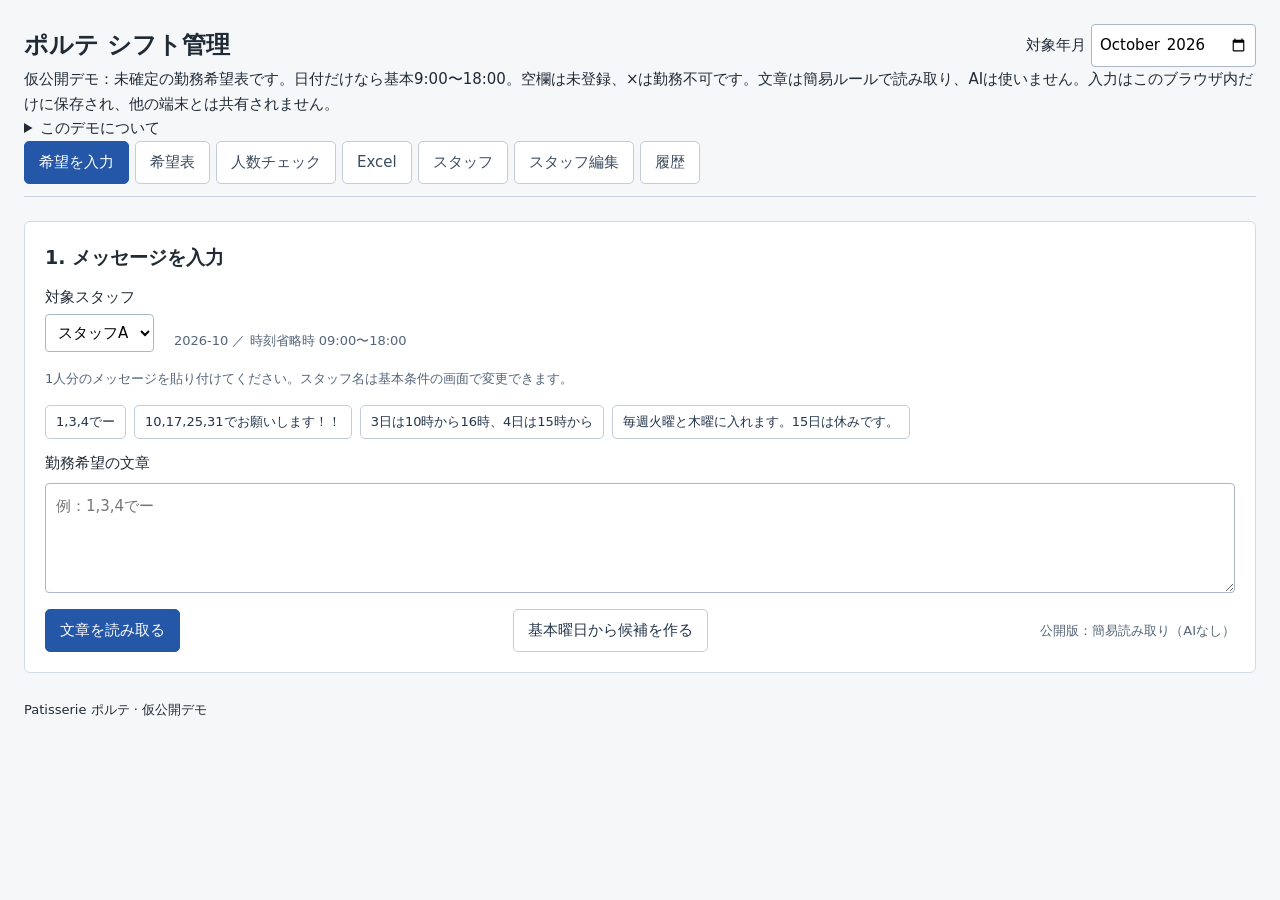
==== index.html @ 9122b627 "画面のメニューと説明を簡潔に整理 Updated stylesheet links with versioning and modified footer content." ====
<!doctype html>
<html lang="ja">
<head>
  <meta charset="UTF-8">
  <meta name="viewport" content="width=device-width, initial-scale=1.0">
  <meta name="description" content="勤務希望とスタッフ基本条件を入力・確認できる仮公開デモ。">
  <title>ポルテ｜文章から月間希望表へ</title>
  <link rel="icon" href="data:,">
  <link rel="stylesheet" href="style.css?v=4feda00f53eb">
  <link rel="stylesheet" href="monthly.css?v=be3ae3bbb6d2">
</head>
<body>
  <header>
    <div><h1>ポルテ シフト管理</h1></div>
    <label>対象年月 <input id="target-month" type="month" min="2020-01" max="2100-12" required></label>
  </header>
  <aside class="demo-note"><span id="usage-note">勤務希望の下書き · このブラウザに保存</span><details class="demo-details"><summary>このデモについて</summary><p id="demo-description">対応する文章は規則で、それ以外はこのPCのQwenで読み取ります。入力は他の端末と共有されません。確定シフトではありません。</p></details></aside>
  <nav aria-label="操作メニュー">
    <button data-view="intake" aria-current="page">希望を入力</button>
    <button data-view="month">希望表</button>
    <button data-view="coverage">人数チェック</button>
    <button data-view="excel">Excel</button>
    <button data-view="staff">スタッフ</button>
    <button data-view="staff-edit">スタッフ編集</button>
    <button data-view="history">履歴</button>
  </nav>
  <main id="content"></main>
  <p id="message" role="status" aria-live="polite"></p>
  <dialog id="modal" aria-labelledby="dialog-title"><div id="dialog-content"></div></dialog>
  <footer>Patisserie ポルテ · 仮公開デモ</footer>
  <script type="module" src="monthly-app.js?v=9d635b7f46a3"></script>
</body>
</html>
---- style.css ----
:root { font-family: system-ui, -apple-system, 'Noto Sans JP', sans-serif; color: #202b36; background: #f6f7f9; font-size: 15px; line-height: 1.65; }
* { box-sizing: border-box; }
body { max-width: 1280px; margin: auto; padding: 24px; }
header, .actions, .section-heading { display: flex; align-items: center; justify-content: space-between; gap: 16px; flex-wrap: wrap; }
h1 { margin: 0; font-size: 24px; } h2 { font-size: 19px; margin: 0 0 12px; } h3 { font-size: 16px; margin: 0 0 8px; }
p { margin: 6px 0 16px; } header p { margin-bottom: 0; color: #536273; }
button, input, select, textarea { font: inherit; }
textarea { display: block; width: 100%; min-height: 110px; padding: 10px; margin: 8px 0 16px; border: 1px solid #a9b7c6; border-radius: 4px; resize: vertical; }
button { padding: 8px 14px; background: #2457a7; color: white; border: 1px solid #2457a7; border-radius: 5px; cursor: pointer; }
button:hover { filter: brightness(.94); } button:disabled { opacity: .45; cursor: not-allowed; }
button.secondary { background: white; color: #25364c; border-color: #c3ccd8; }
button.danger { background: #a02525; border-color: #a02525; }
button:focus-visible, input:focus-visible, select:focus-visible { outline: 3px solid #eead3d; outline-offset: 3px; }
input[type=number] { width: 76px; padding: 7px; border: 1px solid #a9b7c6; border-radius: 4px; }
input[type=checkbox] { width: 19px; height: 19px; accent-color: #2457a7; vertical-align: middle; }
select { padding: 8px; max-width: 100%; border: 1px solid #a9b7c6; border-radius: 4px; background: white; }
.notice { background: #fff7e6; border: 1px solid #e7cc99; padding: 10px 14px; margin: 20px 0; font-size: 13px; }
nav { display: flex; flex-wrap: wrap; gap: 6px; border-bottom: 1px solid #c9d2dd; margin-bottom: 24px; padding-bottom: 12px; }
nav button { background: white; color: #3b4b5f; border-color: #c3ccd8; }
nav button[aria-current=page] { color: white; background: #2457a7; border-color: #2457a7; }
section { background: white; padding: 20px; border: 1px solid #d3dbe5; border-radius: 6px; margin-bottom: 18px; }
.muted, small { color: #556579; font-size: 13px; } .status { padding: 3px 10px; background: #edf1f6; border-radius: 4px; font-size: 13px; }
.status.confirmed { background: #e1f2e8; color: #145832; }
.summary { display: flex; flex-wrap: wrap; gap: 14px 32px; margin: 12px 0; }
.table-scroll { overflow-x: auto; margin: 14px 0; }
table { border-collapse: collapse; width: 100%; } th, td { border: 1px solid #d3dbe5; padding: 10px; text-align: left; }
th { background: #f1f4f8; font-weight: 600; } thead th { white-space: nowrap; }
.schedule-table { min-width: 860px; table-layout: fixed; } .schedule-table th:first-child { width: 112px; }
.schedule-table td { vertical-align: top; height: 140px; } .schedule-table .weekend { background: #fff7ed; }
.slot-button { display: flex; flex-direction: column; align-items: stretch; gap: 5px; text-align: left; width: 100%; min-height: 110px; color: #202b36; background: white; padding: 5px; border: 1px dashed #aebdcd; }
.slot-button .person { background: #e7eef8; border-radius: 3px; padding: 1px 5px; overflow-wrap: anywhere; }
.slot-button .missing { color: #a42727; font-size: 12px; } .slot-button .count { color: #556579; font-size: 12px; margin-top: auto; }
.issues { max-height: 210px; overflow-y: auto; padding-left: 22px; } .issues li { margin: 6px 0; }
.error { color: #a02525; } .warning { color: #865b03; } .good { color: #1d653b; }
.workloads { display: flex; gap: 12px; flex-wrap: wrap; } .workload { min-width: 165px; flex: 1; padding: 10px; border: 1px solid #d3dbe5; }
.workload strong { display: block; } progress { width: 100%; height: 10px; accent-color: #2457a7; }
.form-top { display: flex; align-items: end; gap: 20px; flex-wrap: wrap; margin-bottom: 16px; }
.form-top label { display: flex; flex-direction: column; gap: 4px; } .availability-table { max-width: 640px; }
.availability-table label { display: flex; gap: 10px; align-items: center; min-height: 34px; }
.feedback { padding: 10px; border-left: 3px solid #2457a7; background: #edf3ff; }
pre { white-space: pre-wrap; overflow-wrap: anywhere; font: inherit; padding: 18px; background: #f5f7fa; border: 1px solid #d3dbe5; }
#message:empty { display: none; } #message { position: fixed; bottom: 14px; left: 50%; transform: translateX(-50%); background: #24394f; color: white; padding: 12px 20px; border-radius: 6px; box-shadow: 0 4px 18px #0002; max-width: 90vw; z-index: 3; }
dialog { border: 1px solid #b8c3d0; border-radius: 8px; padding: 24px; width: min(520px, calc(100% - 28px)); max-height: 90vh; overflow: auto; }
dialog::backdrop { background: #192a4070; } dialog h2 { margin-bottom: 8px; }
.person-option { display: flex; align-items: center; gap: 12px; border-bottom: 1px solid #e4e8ef; padding: 12px 0; } .person-option span { flex: 1; } .person-option small { display: block; }
dialog .actions { margin-top: 20px; justify-content: end; }
@media (max-width: 640px) { body { padding: 14px; } header { align-items: start; } h1 { font-size: 21px; } section { padding: 14px; } nav button { flex: 1 0 45%; } .actions button { flex-grow: 1; } }
---- monthly.css ----
input[type=month], input[type=text], input[type=time] { font: inherit; padding: 7px; border: 1px solid #a9b7c6; border-radius: 4px; max-width: 100%; }
footer { padding: 8px 0 24px; font-size: 13px; } a { color: #2457a7; }
.example-buttons { display: flex; gap: 8px; flex-wrap: wrap; margin-bottom: 12px; }
.example-buttons button { font-size: 13px; padding: 5px 10px; }
.preview { margin-top: 24px; padding-top: 20px; border-top: 1px solid #d3dbe5; }
.preview th, .preview td { white-space: nowrap; }
.preview input[type=time] { width: 110px; }
.inferred { color: #865b03; font-size: 12px; }
.conflict { color: #a02525; font-size: 12px; }
.month-table { min-width: 1000px; table-layout: fixed; font-size: 12px; }
.month-table th:first-child { width: 90px; }
.month-table th, .month-table td { text-align: center; padding: 2px; }
.month-table thead th { padding: 6px 2px; }
.month-table th small { display: block; }
.month-table tbody tr:nth-child(even) td { background: #f1f1f1; }
.month-table th.sat { background: #e5edfb; }.month-table th.sun { background: #fde7e7; }
.day-cell { width: 100%; min-height: 50px; font-size: 12px; line-height: 1.45; padding: 3px 0; color: #202b36; background: transparent; border: none; border-radius: 0; }
.day-cell:hover { background: #e3edfc; }
.day-cell .off { color: #a02525; }
.day-cell span { display: block; }
.staff-table { min-width: 1050px; font-size: 13px; }
.staff-table th, .staff-table td { padding: 7px; }
.staff-table input[type=text] { width: 100px; }
.staff-table input[type=time] { width: 108px; }
.staff-table select { padding: 5px; }
.weekday-checks { display: flex; gap: 8px; white-space: nowrap; }
.weekday-checks label { display: flex; flex-direction: column; align-items: center; }
.small-form { display: flex; gap: 12px; flex-wrap: wrap; align-items: end; }
.small-form label { display: flex; flex-direction: column; gap: 5px; }
.history-message { white-space: pre-wrap; background: #f5f7fa; padding: 10px; font-size: 13px; }
.scroll-hint { display: none; }
@media(max-width:1100px) { .scroll-hint { display: block; } }
.staff-read-table { min-width: 660px; }
.staff-read-table th, .staff-read-table td { white-space: nowrap; }
.staff-read-table tbody tr:nth-child(even) td { background: #f6f7f9; }
.shortage-row { background: #fff3df; }
.import-errors { color: #9f2424; white-space: pre-wrap; }
.excel-preview { max-height: 440px; overflow: auto; }
.excel-file { display: block; margin: 12px 0; }
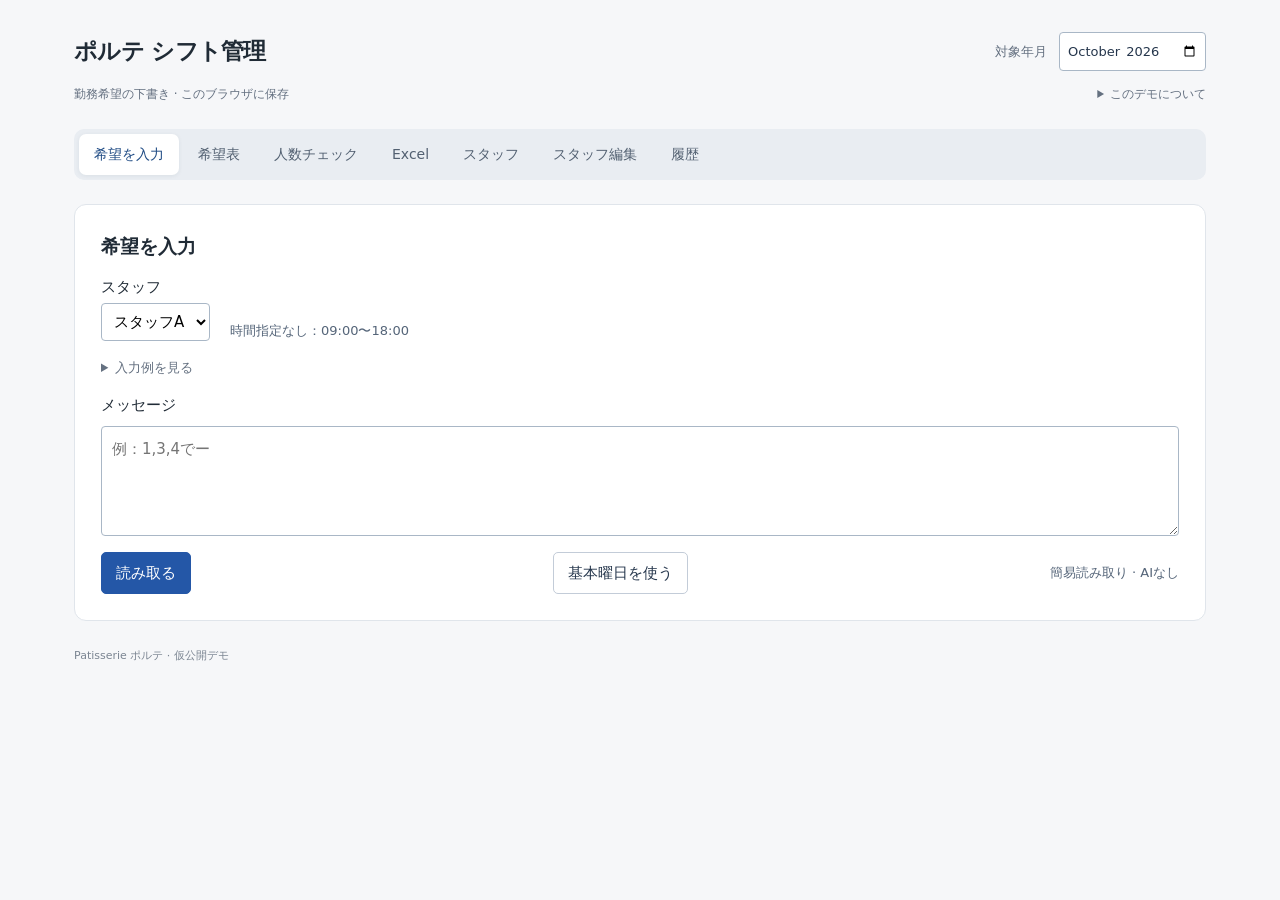
==== commit 982afb29: "初期値変更後の画面読み込みを更新" ====
--- a/index.html
+++ b/index.html
@@ -28,6 +28,6 @@
   <p id="message" role="status" aria-live="polite"></p>
   <dialog id="modal" aria-labelledby="dialog-title"><div id="dialog-content"></div></dialog>
   <footer>Patisserie ポルテ · 仮公開デモ</footer>
-  <script type="module" src="monthly-app.js?v=9d635b7f46a3"></script>
+  <script type="module" src="monthly-app.js?v=16ff71f4824a"></script>
 </body>
 </html>
--- a/monthly.css
+++ b/monthly.css
@@ -37,3 +37,95 @@
 .import-errors { color: #9f2424; white-space: pre-wrap; }
 .excel-preview { max-height: 440px; overflow: auto; }
 .excel-file { display: block; margin: 12px 0; }
+
+/* Monthly screens: keep the common path short, with explanations on demand. */
+body { max-width: 1180px; padding: 32px 24px; }
+header { margin-bottom: 14px; }
+header h1 { font-size: 23px; letter-spacing: -.03em; }
+header > label { color: #647080; font-size: 13px; }
+header input[type=month] { margin-left: 8px; color: #25364c; background: #fff; }
+.demo-note { display: flex; align-items: baseline; justify-content: space-between; gap: 12px; margin: 0 0 24px; color: #647080; font-size: 12px; }
+.demo-details { max-width: 390px; text-align: right; }
+.demo-details p { text-align: left; margin: 8px 0 0; padding: 12px; background: #eef1f5; border-radius: 8px; }
+summary { cursor: pointer; }
+summary:focus-visible { outline: 3px solid #eead3d; outline-offset: 3px; }
+nav { gap: 4px; padding: 5px; border: 0; background: #e9edf2; border-radius: 10px; margin-bottom: 24px; }
+nav button { border: 0; border-radius: 7px; background: transparent; padding: 9px 15px; color: #526071; font-size: 14px; }
+nav button[aria-current=page] { color: #204c85; background: #fff; box-shadow: 0 1px 4px #23344812; }
+section { border-color: #e0e5eb; border-radius: 12px; padding: 26px; }
+.help-details { color: #657181; font-size: 13px; margin: 14px 0; }
+.help-details[open] { padding-bottom: 10px; }
+.help-details > summary { width: fit-content; }
+.help-details p { margin: 8px 0 0; max-width: 75ch; }
+.help-details .example-buttons { margin: 12px 0 0; }
+.example-buttons button { background: #f6f8fa; border-color: #e0e5eb; }
+footer { color: #7b8592; font-size: 11px; }
+
+.coverage-view { padding: 28px; }
+.coverage-heading { display: flex; align-items: baseline; justify-content: space-between; gap: 16px; margin-bottom: 22px; flex-wrap: wrap; }
+.coverage-heading h2 { margin: 0; font-size: 22px; }
+.coverage-heading p { margin: 0; color: #7b8592; font-size: 12px; }
+.coverage-summary { display: grid; grid-template-columns: repeat(3, 1fr); gap: 14px; margin-bottom: 24px; }
+.coverage-stat { border-radius: 10px; background: #f3f5f8; padding: 16px 20px; display: flex; flex-direction: column; gap: 4px; color: #647080; font-size: 13px; }
+.coverage-stat strong { color: #25364c; font-size: 30px; font-weight: 650; line-height: 1.4; font-variant-numeric: tabular-nums; }
+.coverage-stat strong small { font-size: 13px; font-weight: 400; margin-left: 4px; color: inherit; }
+.coverage-stat.is-warning { background: #fff3e8; color: #956130; }
+.coverage-stat.is-warning strong { color: #9b4b16; }
+.coverage-stat.is-good { background: #eef6f1; }
+.coverage-stat.is-good strong { color: #2d6d4b; }
+.coverage-settings { display: flex; flex-wrap: wrap; align-items: end; gap: 12px; padding: 16px 18px; background: #f8f9fb; border-radius: 9px; margin-bottom: 16px; }
+.coverage-settings label { display: flex; flex-direction: column; gap: 6px; font-size: 12px; color: #657181; }
+.coverage-settings input { background: white; color: #25364c; }
+.coverage-settings button { margin-left: auto; font-size: 13px; }
+.coverage-settings-note { flex-basis: 100%; margin-top: -2px; font-size: 11px; }
+.coverage-time-separator { color: #86909c; padding-bottom: 8px; }
+.coverage-unsubmitted { font-size: 13px; color: #647080; margin: 0 0 26px; }
+.coverage-names { display: flex; flex-wrap: wrap; gap: 8px; padding: 12px 0 0; }
+.coverage-names > span { padding: 4px 10px; border-radius: 5px; background: #f1f4f7; color: #3d4c5e; }
+.coverage-unsubmitted p { margin: 8px 0; font-size: 12px; }
+.coverage-toolbar { display: flex; align-items: center; justify-content: space-between; flex-wrap: wrap; gap: 12px; margin-bottom: 14px; }
+.coverage-toolbar h3 { margin: 0; font-size: 15px; }
+.coverage-calendar { display: grid; grid-template-columns: repeat(7, minmax(0, 1fr)); gap: 7px; }
+.coverage-weekday { text-align: center; color: #7b8592; font-size: 12px; padding: 0 0 4px; }
+.coverage-weekday.is-sunday { color: #a95757; }
+.coverage-weekday.is-saturday { color: #4c73a0; }
+.coverage-day-button { display: flex; flex-direction: column; align-items: start; gap: 4px; min-height: 68px; padding: 10px 12px; border: 1px solid #e5e8ed; border-radius: 7px; background: #f8f9fb; color: #344358; }
+.coverage-day-button strong { font-size: 18px; line-height: 1.3; font-weight: 600; }
+.coverage-day-button span { font-size: 11px; white-space: nowrap; }
+.coverage-day-button.is-shortage { background: #fff5eb; border-color: #efdbc6; color: #925323; }
+.coverage-day-button.is-covered { background: #edf6f0; border-color: #d6e7dc; color: #356d4d; }
+.coverage-day-button:hover { filter: none; box-shadow: 0 0 0 2px #bbc8d7; }
+.coverage-shortages { display: flex; flex-wrap: wrap; gap: 6px; margin-top: 8px; }
+.coverage-interval { display: flex; align-items: baseline; justify-content: space-between; flex-wrap: wrap; gap: 8px; width: 100%; max-width: 270px; padding: 6px 9px; border-radius: 5px; background: #fff5ec; font-size: 12px; font-variant-numeric: tabular-nums; color: #72573f; }
+.coverage-interval strong { color: #9b4b16; white-space: nowrap; font-weight: 600; }
+.coverage-breakdown { display: grid; grid-template-columns: 1fr 1fr; gap: 6px 12px; margin: 10px 0 0; color: #526071; }
+.coverage-breakdown > span { display: block; }
+.coverage-breakdown dt, .coverage-breakdown dd { margin: 0; }
+.coverage-breakdown dt { font-size: 10px; color: #7b8592; }
+.coverage-breakdown dd { font-weight: 600; }
+.coverage-empty { padding: 36px 20px; text-align: center; border-radius: 9px; background: #f6f8fa; color: #657181; font-size: 14px; }
+.coverage-empty h3 { color: #3d4c5e; font-size: 16px; }
+.coverage-empty p { margin: 6px 0 0; }
+.history-entry { padding: 16px 0; border-bottom: 1px solid #e1e6ec; }
+.history-entry summary > span { color: #7b8592; font-size: 12px; margin-left: 16px; }
+@media(max-width:720px) {
+  body { padding: 20px 14px; }
+  header h1 { font-size: 21px; }
+  .demo-note { flex-direction: column; gap: 5px; margin-bottom: 18px; }
+  .demo-details { text-align: left; max-width: 100%; }
+  nav { gap: 2px; }
+  nav button { flex: 1 0 auto; padding: 8px 9px; font-size: 12px; }
+  section, .coverage-view { padding: 18px; }
+  .coverage-heading { gap: 4px; margin-bottom: 16px; }
+  .coverage-heading h2 { font-size: 20px; }
+  .coverage-summary { gap: 7px; margin-bottom: 16px; }
+  .coverage-stat { padding: 12px 10px; font-size: 11px; }
+  .coverage-stat strong { font-size: 25px; }
+  .coverage-settings { padding: 14px; gap: 10px; }
+  .coverage-settings button { margin: 0; }
+  .coverage-settings input[type=time] { width: 115px; }
+  .coverage-calendar { gap: 4px; }
+  .coverage-day-button { min-height: 56px; padding: 7px 4px; align-items: center; }
+  .coverage-day-button strong { font-size: 16px; }
+  .coverage-day-button span { font-size: 10px; }
+}
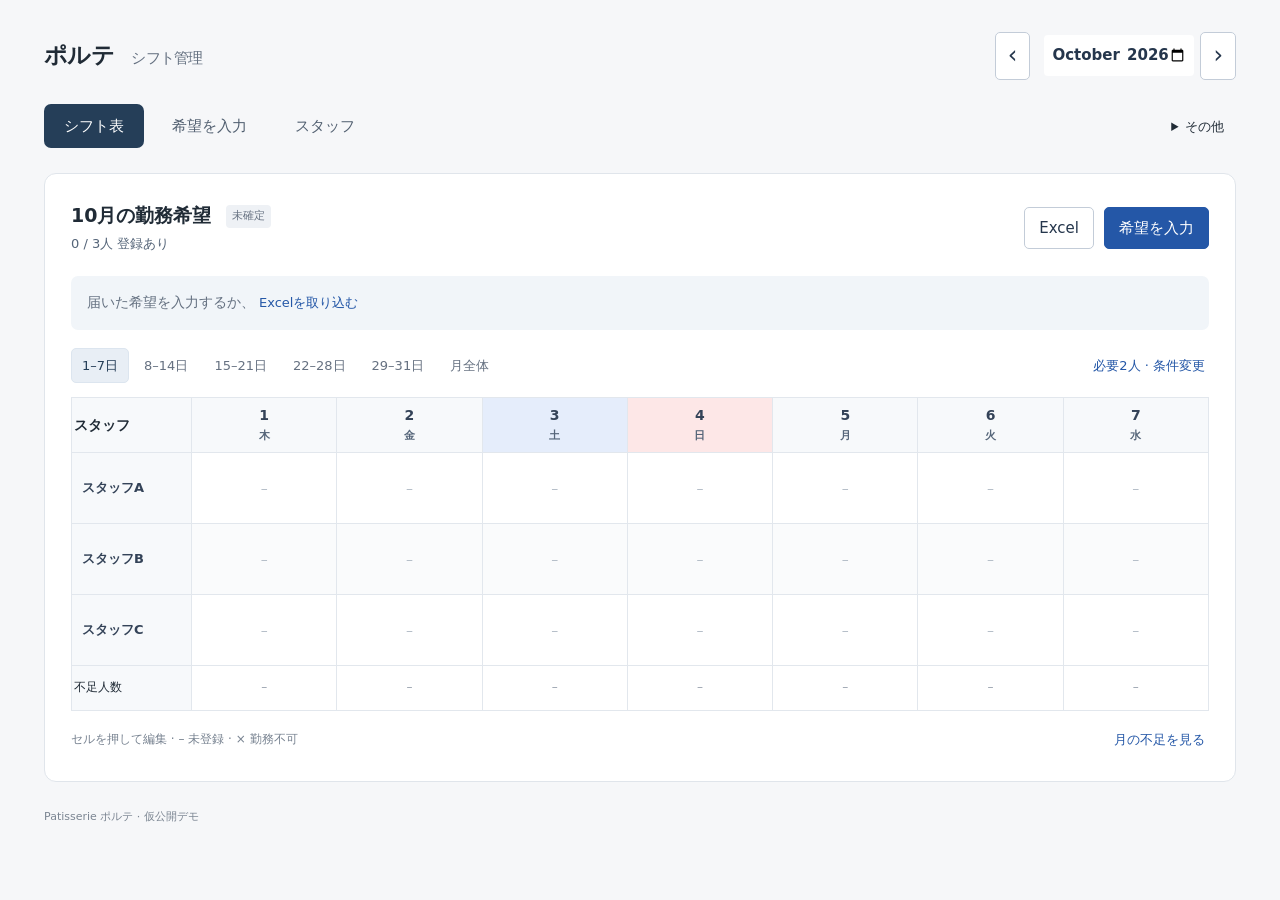
==== commit f13d82bd: "主な画面をシフト表・希望入力・スタッフの3つに整理" ====
--- a/index.html
+++ b/index.html
@@ -7,27 +7,22 @@
   <title>ポルテ｜文章から月間希望表へ</title>
   <link rel="icon" href="data:,">
   <link rel="stylesheet" href="style.css?v=4feda00f53eb">
-  <link rel="stylesheet" href="monthly.css?v=be3ae3bbb6d2">
+  <link rel="stylesheet" href="monthly.css?v=a3153befe547">
 </head>
 <body>
   <header>
-    <div><h1>ポルテ シフト管理</h1></div>
-    <label>対象年月 <input id="target-month" type="month" min="2020-01" max="2100-12" required></label>
+    <h1>ポルテ <span>シフト管理</span></h1>
+    <div class="month-switch"><button id="previous-month" class="secondary" aria-label="前の月">‹</button><label><span class="sr-only">対象年月</span><input id="target-month" type="month" min="2020-01" max="2100-12" required></label><button id="next-month" class="secondary" aria-label="次の月">›</button></div>
   </header>
-  <aside class="demo-note"><span id="usage-note">勤務希望の下書き · このブラウザに保存</span><details class="demo-details"><summary>このデモについて</summary><p id="demo-description">対応する文章は規則で、それ以外はこのPCのQwenで読み取ります。入力は他の端末と共有されません。確定シフトではありません。</p></details></aside>
-  <nav aria-label="操作メニュー">
-    <button data-view="intake" aria-current="page">希望を入力</button>
-    <button data-view="month">希望表</button>
-    <button data-view="coverage">人数チェック</button>
-    <button data-view="excel">Excel</button>
+  <div class="app-navigation"><nav aria-label="操作メニュー">
+    <button data-view="month" aria-current="page">シフト表</button>
+    <button data-view="intake">希望を入力</button>
     <button data-view="staff">スタッフ</button>
-    <button data-view="staff-edit">スタッフ編集</button>
-    <button data-view="history">履歴</button>
-  </nav>
+  </nav><details class="app-menu"><summary>その他</summary><div><button data-view="excel">Excel入出力</button><button data-view="history">変更履歴</button><details class="demo-details"><summary>このデモについて</summary><p id="usage-note">勤務希望の下書き · このブラウザに保存</p><p id="demo-description">対応する文章は規則で、それ以外はこのPCのQwenで読み取ります。入力は他の端末と共有されません。確定シフトではありません。</p></details></div></details></div>
   <main id="content"></main>
   <p id="message" role="status" aria-live="polite"></p>
   <dialog id="modal" aria-labelledby="dialog-title"><div id="dialog-content"></div></dialog>
   <footer>Patisserie ポルテ · 仮公開デモ</footer>
-  <script type="module" src="monthly-app.js?v=16ff71f4824a"></script>
+  <script type="module" src="monthly-app.js?v=131824623275"></script>
 </body>
 </html>
--- a/monthly.css
+++ b/monthly.css
@@ -129,3 +129,138 @@
   .coverage-day-button strong { font-size: 16px; }
   .coverage-day-button span { font-size: 10px; }
 }
+
+/* Main workflow: a readable schedule, focused intake, and secondary tools. */
+.sr-only { position: absolute; width: 1px; height: 1px; padding: 0; margin: -1px; overflow: hidden; clip: rect(0, 0, 0, 0); white-space: nowrap; border: 0; }
+body { max-width: 1240px; }
+header { margin-bottom: 24px; }
+header h1 span { font-size: 15px; font-weight: 400; color: #647080; margin-left: 10px; }
+.month-switch { display: flex; gap: 6px; align-items: center; }
+.month-switch input { width: 150px; border: 0; background: transparent; font-weight: 600; }
+.month-switch button { padding: 3px 12px; font-size: 24px; }
+.app-navigation { display: flex; align-items: start; gap: 12px; margin-bottom: 24px; }
+.app-navigation nav { flex: 1; margin: 0; background: transparent; padding: 0; gap: 8px; }
+.app-navigation nav button { padding: 10px 20px; font-size: 15px; }
+.app-navigation nav button[aria-current=page] { background: #253e58; color: #fff; box-shadow: none; }
+.app-menu { position: relative; font-size: 13px; z-index: 5; }
+.app-menu > summary { padding: 12px; }
+.app-menu > div { position: absolute; right: 0; top: 45px; width: 250px; border: 1px solid #d9e0e8; padding: 12px; background: #fff; box-shadow: 0 8px 24px #142a401a; border-radius: 10px; }
+.app-menu button { display: block; width: 100%; background: #fff; color: #344358; border: 0; text-align: left; margin-bottom: 4px; }
+.app-menu .demo-details { text-align: left; padding: 10px; font-size: 12px; }
+.section-heading { margin-bottom: 20px; }
+.section-heading h2 { margin: 0; }
+.actions { justify-content: start; gap: 10px; }
+.text-button { background: transparent; color: #2457a7; border: 0; padding: 4px; font-size: 13px; }
+.text-button:hover { background: #eef3f9; filter: none; }
+.draft-badge { display: inline-block; vertical-align: middle; margin-left: 8px; background: #eef1f5; color: #667181; padding: 2px 6px; border-radius: 4px; font-size: 11px; font-weight: 400; }
+.schedule-empty { background: #f1f5f9; color: #647080; padding: 12px 16px; border-radius: 7px; margin-bottom: 18px; font-size: 14px; }
+.schedule-controls { display: flex; align-items: center; justify-content: space-between; gap: 12px; flex-wrap: wrap; }
+.periods { display: flex; gap: 4px; flex-wrap: wrap; }
+.periods button { border-color: transparent; background: transparent; color: #667181; padding: 6px 10px; font-size: 13px; }
+.periods button[aria-pressed=true] { color: #253e58; background: #e8eef5; border-color: #dce5ef; }
+.month-table.week-table { min-width: 520px; font-size: 14px; }
+.month-table.full-month { min-width: 960px; }
+.month-table th:first-child { position: sticky; left: 0; z-index: 1; background: #f7f9fb; width: 120px; text-align: left; }
+.month-table th, .month-table td { border-color: #e2e7ed; }
+.month-table th { background: #f7f9fb; }
+.month-table tbody tr:nth-child(even) td { background: #fafbfc; }
+.date-header { width: 100%; padding: 0; background: transparent; border: 0; color: #344358; }
+.date-header small { font-size: 11px; }
+.staff-shortcut { color: #344358; background: transparent; border: 0; padding: 8px; width: 100%; text-align: left; font-size: 13px; overflow-wrap: anywhere; }
+.day-cell { min-height: 66px; font-size: 14px; }
+.full-month .day-cell { font-size: 12px; }
+.day-cell.has-request { color: #305d84; }
+.cell-empty { color: #b6bfc9; }
+.shortage-cell { min-height: 40px; width: 100%; padding: 4px; background: transparent; color: #98a1ae; border: 0; border-radius: 4px; font-size: 12px; }
+.shortage-cell.is-shortage { color: #a2602a; background: #fff3e7; }
+.shortage-cell.is-covered { color: #3e7c5c; background: #f0f7f2; }
+.month-table tfoot th { font-size: 12px; font-weight: 400; }
+.schedule-legend { display: flex; justify-content: space-between; gap: 12px; align-items: center; flex-wrap: wrap; color: #788391; font-size: 12px; }
+.intake-view { max-width: 820px; margin: 0 auto 18px; }
+.intake-view textarea { min-height: 130px; border-radius: 8px; padding: 14px; line-height: 1.7; }
+.intake-view .form-top { justify-content: space-between; align-items: end; }
+.intake-view .form-top select { min-width: 190px; }
+.intake-view > label { font-size: 13px; color: #526071; }
+.intake-success { background: #eef7f1; padding: 16px; border-radius: 8px; margin-bottom: 24px; color: #34694b; }
+.intake-success .actions { margin-top: 12px; }
+.intake-success strong { font-size: 14px; }
+.preview-cards { display: flex; flex-direction: column; gap: 8px; margin: 14px 0; }
+.preview-card { display: grid; grid-template-columns: 54px 78px 110px 1fr; gap: 10px; align-items: center; border: 1px solid #e0e6ed; border-radius: 8px; padding: 12px; }
+.preview-include { display: flex; gap: 5px; align-items: center; font-size: 11px; color: #768190; }
+.preview-include input { flex-shrink: 0; }
+.preview-date { display: flex; gap: 4px; align-items: center; font-size: 13px; }
+.preview-date input { width: 56px; }
+.preview-card select { font-size: 12px; padding: 8px 4px; }
+.preview-time { display: flex; gap: 4px; align-items: center; }
+.preview-time input[type=time] { width: 106px; font-size: 13px; }
+.preview-note { grid-column: 2 / -1; display: flex; flex-wrap: wrap; gap: 10px; font-size: 11px; }
+.preview-note:empty { display: none; }
+.staff-cards { display: grid; grid-template-columns: repeat(auto-fit, minmax(230px, 1fr)); gap: 14px; }
+.staff-card { border: 1px solid #e1e6ec; border-radius: 10px; padding: 20px; }
+.staff-card p { margin: 4px 0; }
+.staff-card button { margin-top: 14px; font-size: 13px; }
+.staff-tags { display: flex; gap: 6px; margin-top: 10px; }
+.staff-tags span { font-size: 11px; background: #f1f4f7; padding: 2px 7px; border-radius: 4px; }
+.staff-edit-list { display: grid; grid-template-columns: repeat(auto-fit, minmax(290px, 1fr)); gap: 16px; margin-bottom: 20px; }
+.staff-edit-card { border: 1px solid #e0e6ed; border-radius: 10px; margin: 0; padding: 20px; min-width: 0; }
+.staff-edit-card legend { padding: 0 8px; font-size: 14px; font-weight: 600; }
+.staff-edit-card label { display: flex; flex-direction: column; gap: 5px; font-size: 12px; color: #647080; }
+.staff-edit-attributes { display: grid; grid-template-columns: repeat(3, minmax(0, 1fr)); gap: 8px; margin: 16px 0; }
+.staff-edit-attributes select { font-size: 13px; padding: 8px 4px; }
+.staff-edit-time { display: flex; gap: 12px; margin-top: 16px; }
+.staff-edit-time label { flex: 1; min-width: 0; }
+.weekday-checks { justify-content: space-between; }
+.weekday-checks label { flex: 1; border-radius: 5px; background: #f4f6f9; padding: 5px 0; }
+.sticky-actions { position: sticky; bottom: 8px; border: 1px solid #dce3eb; padding: 12px; background: #fff; border-radius: 8px; box-shadow: 0 2px 12px #142a4010; z-index: 2; margin-top: 20px; justify-content: end; }
+.sticky-actions > span { margin-right: auto; }
+.coverage-options { margin-bottom: 20px; border-bottom: 1px solid #e4e9ef; }
+.coverage-options > summary { padding: 10px 0 16px; color: #526071; font-size: 13px; }
+.coverage-options > summary span { color: #2457a7; margin-left: 16px; }
+.coverage-options .coverage-settings { margin-top: 8px; }
+.coverage-names button { font-size: 12px; }
+.day-people { margin: 18px 0; }
+.day-people > div { display: flex; align-items: center; justify-content: space-between; gap: 12px; padding: 10px 0; border-bottom: 1px solid #e4e9ef; }
+.day-people small { display: block; }
+.day-people strong { font-size: 14px; }
+@media(max-width:720px) {
+  header { gap: 12px; margin-bottom: 18px; }
+  header h1 { font-size: 21px; }
+  header h1 span { font-size: 12px; margin-left: 6px; }
+  .month-switch input { width: 130px; padding: 6px 2px; font-size: 14px; }
+  .month-switch button { padding: 2px 8px; font-size: 22px; }
+  .app-navigation { gap: 4px; margin-bottom: 16px; }
+  .app-navigation nav { gap: 3px; flex-wrap: nowrap; }
+  .app-navigation nav button { flex: 1; padding: 10px 6px; font-size: 12px; white-space: nowrap; }
+  .app-menu > summary { font-size: 12px; padding: 10px 4px; }
+  section { padding: 16px; }
+  .schedule-view { padding: 14px 10px; }
+  .schedule-view .section-heading { padding: 0 4px; gap: 12px; }
+  .section-heading h2 { font-size: 18px; }
+  .section-heading .actions button { font-size: 13px; padding: 7px 10px; }
+  .schedule-empty { padding: 10px; font-size: 12px; }
+  .periods { gap: 0; }
+  .periods button { padding: 6px 7px; font-size: 12px; }
+  .month-table.week-table { min-width: 0; font-size: 11px; }
+  .month-table.week-table th:first-child { width: 66px; }
+  .week-table .staff-shortcut { padding: 4px 2px; font-size: 11px; }
+  .week-table .day-cell { min-height: 62px; font-size: 10px; }
+  .week-table .shortage-cell { font-size: 10px; }
+  .month-table tfoot th { font-size: 10px; }
+  .date-header { font-size: 13px; }
+  .schedule-legend { font-size: 10px; gap: 4px; }
+  .intake-view .form-top { gap: 10px; }
+  .intake-view .form-top select { min-width: 150px; }
+  .intake-actions button { font-size: 13px; }
+  .preview-card { grid-template-columns: 44px 65px 1fr; gap: 8px; padding: 10px; }
+  .preview-card select { justify-self: end; }
+  .preview-date input { width: 48px; }
+  .preview-time { grid-column: 2 / -1; }
+  .preview-time input[type=time] { min-width: 0; flex: 1; }
+  .preview-note { grid-column: 2 / -1; }
+  .staff-edit-list { grid-template-columns: 1fr; }
+  .staff-edit-card { padding: 14px; }
+  .sticky-actions { gap: 8px; flex-wrap: wrap; }
+  .sticky-actions > span { flex-basis: 100%; font-size: 11px; }
+}
+
+.preview-include { white-space: nowrap; }
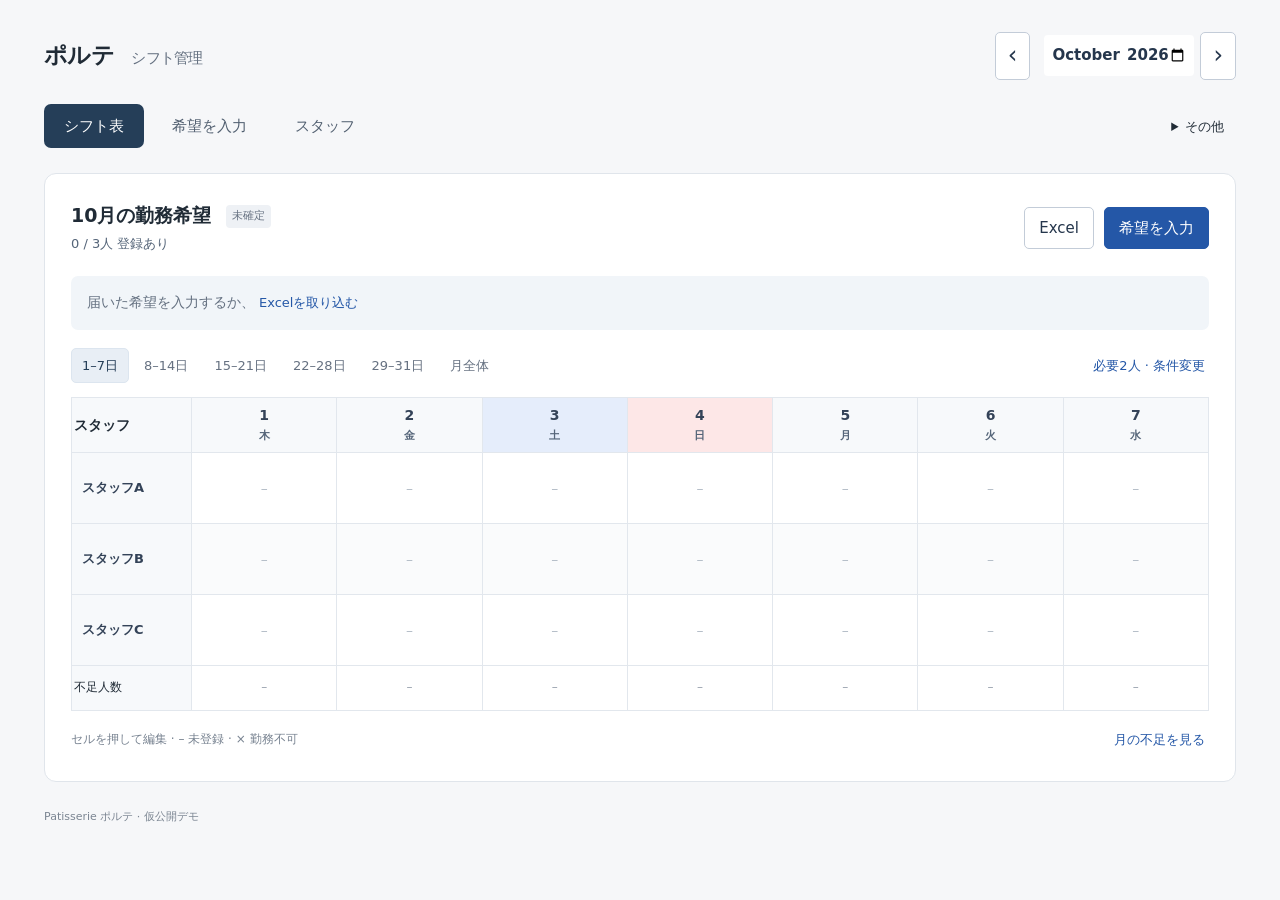
==== commit 47341dc1: "テストDMの受信体験を追加" ====
--- a/index.html
+++ b/index.html
@@ -7,7 +7,7 @@
   <title>ポルテ｜文章から月間希望表へ</title>
   <link rel="icon" href="data:,">
   <link rel="stylesheet" href="style.css?v=4feda00f53eb">
-  <link rel="stylesheet" href="monthly.css?v=a3153befe547">
+  <link rel="stylesheet" href="monthly.css?v=396cc91cca39">
 </head>
 <body>
   <header>
@@ -23,6 +23,6 @@
   <p id="message" role="status" aria-live="polite"></p>
   <dialog id="modal" aria-labelledby="dialog-title"><div id="dialog-content"></div></dialog>
   <footer>Patisserie ポルテ · 仮公開デモ</footer>
-  <script type="module" src="monthly-app.js?v=131824623275"></script>
+  <script type="module" src="monthly-app.js?v=2f84e7d6c13d"></script>
 </body>
 </html>
--- a/monthly.css
+++ b/monthly.css
@@ -184,6 +184,14 @@
 .intake-success { background: #eef7f1; padding: 16px; border-radius: 8px; margin-bottom: 24px; color: #34694b; }
 .intake-success .actions { margin-top: 12px; }
 .intake-success strong { font-size: 14px; }
+.dm-demo { display: flex; flex-wrap: wrap; align-items: center; gap: 16px; padding: 16px; margin-bottom: 20px; border: 1px solid #dce5ef; border-radius: 8px; background: #f6f8fb; }
+.dm-demo > div { flex: 1 1 260px; min-width: 0; }
+.dm-demo-title { display: flex; align-items: center; flex-wrap: wrap; gap: 8px; font-size: 14px; }
+.dm-demo-title .draft-badge { margin: 0; }
+.dm-demo p { margin: 6px 0 0; font-size: 12px; overflow-wrap: anywhere; }
+.dm-demo button { font-size: 13px; }
+.dm-demo.is-active { background: #eef4fb; border-color: #c7d8ec; }
+.dm-source { color: #305d84; font-size: 13px; }
 .preview-cards { display: flex; flex-direction: column; gap: 8px; margin: 14px 0; }
 .preview-card { display: grid; grid-template-columns: 54px 78px 110px 1fr; gap: 10px; align-items: center; border: 1px solid #e0e6ed; border-radius: 8px; padding: 12px; }
 .preview-include { display: flex; gap: 5px; align-items: center; font-size: 11px; color: #768190; }
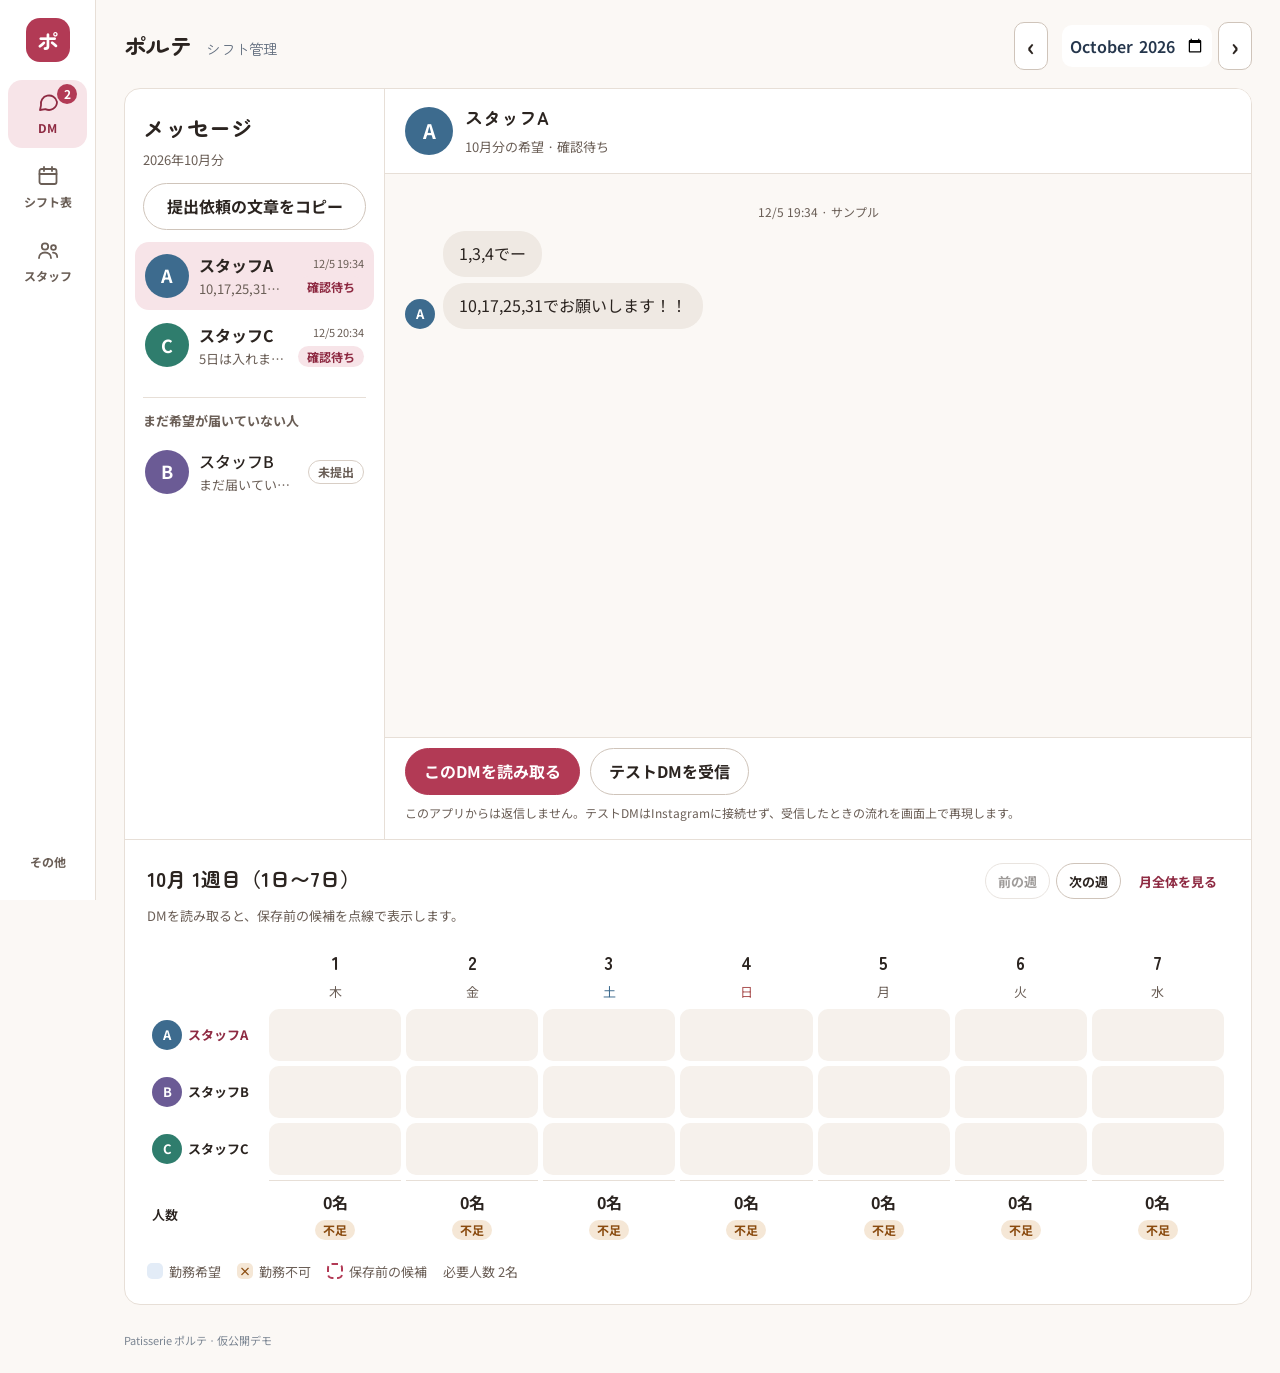
==== commit 9fbb3cd3: "DM取り込み画面（案C）と提出依頼文のコピーを公開版へ反映 Co-Authored-By: Claude Opus 5.5 <noreply@anthropic.com>" ====
--- a/index.html
+++ b/index.html
@@ -6,23 +6,26 @@
   <meta name="description" content="勤務希望とスタッフ基本条件を入力・確認できる仮公開デモ。">
   <title>ポルテ｜文章から月間希望表へ</title>
   <link rel="icon" href="data:,">
+  <link rel="preconnect" href="https://fonts.googleapis.com">
+  <link rel="preconnect" href="https://fonts.gstatic.com" crossorigin>
+  <link rel="stylesheet" href="https://fonts.googleapis.com/css2?family=Noto+Sans+JP:wght@400;500;700&family=Zen+Maru+Gothic:wght@500;700&display=swap">
   <link rel="stylesheet" href="style.css?v=4feda00f53eb">
-  <link rel="stylesheet" href="monthly.css?v=396cc91cca39">
+  <link rel="stylesheet" href="monthly.css?v=80ede9931cb7">
 </head>
 <body>
   <header>
     <h1>ポルテ <span>シフト管理</span></h1>
     <div class="month-switch"><button id="previous-month" class="secondary" aria-label="前の月">‹</button><label><span class="sr-only">対象年月</span><input id="target-month" type="month" min="2020-01" max="2100-12" required></label><button id="next-month" class="secondary" aria-label="次の月">›</button></div>
   </header>
-  <div class="app-navigation"><nav aria-label="操作メニュー">
-    <button data-view="month" aria-current="page">シフト表</button>
-    <button data-view="intake">希望を入力</button>
-    <button data-view="staff">スタッフ</button>
-  </nav><details class="app-menu"><summary>その他</summary><div><button data-view="excel">Excel入出力</button><button data-view="history">変更履歴</button><details class="demo-details"><summary>このデモについて</summary><p id="usage-note">勤務希望の下書き · このブラウザに保存</p><p id="demo-description">対応する文章は規則で、それ以外はこのPCのQwenで読み取ります。入力は他の端末と共有されません。確定シフトではありません。</p></details></div></details></div>
+  <div class="app-navigation"><span class="app-mark" aria-hidden="true">ポ</span><nav aria-label="操作メニュー">
+    <button data-view="dm"><svg viewBox="0 0 24 24" aria-hidden="true"><path d="M21 12a8 8 0 0 1-11.6 7.1L4 20l1-4.6A8 8 0 1 1 21 12z"/></svg><span>DM</span><span id="dm-badge" class="nav-badge" hidden></span></button>
+    <button data-view="month"><svg viewBox="0 0 24 24" aria-hidden="true"><rect x="3.5" y="5" width="17" height="15" rx="2"/><path d="M3.5 10h17M8 3v4M16 3v4"/></svg><span>シフト表</span></button>
+    <button data-view="staff"><svg viewBox="0 0 24 24" aria-hidden="true"><circle cx="9" cy="8.5" r="3.2"/><path d="M3 20c0-3.3 2.7-5.5 6-5.5s6 2.2 6 5.5"/><circle cx="17.5" cy="9.5" r="2.4"/><path d="M17 14.6c2.4.2 4.2 1.9 4.2 4.4"/></svg><span>スタッフ</span></button>
+  </nav><details class="app-menu"><summary>その他</summary><div><button data-view="intake">文章から入力</button><button data-view="excel">Excel入出力</button><button data-view="history">変更履歴</button><details class="demo-details"><summary>このデモについて</summary><p id="usage-note">勤務希望の下書き · このブラウザに保存</p><p id="demo-description">対応する文章は規則で、それ以外はこのPCのQwenで読み取ります。入力は他の端末と共有されません。確定シフトではありません。</p></details></div></details></div>
   <main id="content"></main>
   <p id="message" role="status" aria-live="polite"></p>
   <dialog id="modal" aria-labelledby="dialog-title"><div id="dialog-content"></div></dialog>
   <footer>Patisserie ポルテ · 仮公開デモ</footer>
-  <script type="module" src="monthly-app.js?v=2f84e7d6c13d"></script>
+  <script type="module" src="monthly-app.js?v=6f25d65c89f4"></script>
 </body>
 </html>
--- a/monthly.css
+++ b/monthly.css
@@ -272,3 +272,162 @@
 }
 
 .preview-include { white-space: nowrap; }
+
+/* Design update (design/dm-ui): berry palette, left rail navigation, and the DM screen (plan C). */
+:root { --bg: #FBF8F5; --surface: #FFFFFF; --line: #E7DFD7; --line-strong: #CFC4BA; --ink: #2B2420; --ink-soft: #6A5E56; --berry: #B23A55; --berry-soft: #F7E4E8; --berry-ink: #8E2A42; --bubble: #EFE9E3; --want-bg: #E3ECF7; --want-ink: #1F4E89; --off-bg: #F5E7D6; --off-ink: #8A4B0F; --empty-bg: #F6F1EC;
+  font-family: 'Noto Sans JP', 'Hiragino Sans', system-ui, sans-serif; color: var(--ink); background: var(--bg); font-size: 16px; }
+body { background: var(--bg); }
+h1, h2, .dm-card-title { font-family: 'Zen Maru Gothic', 'Noto Sans JP', sans-serif; }
+a { color: var(--berry-ink); }
+button { background: var(--berry); border-color: var(--berry); border-radius: 999px; padding: 9px 18px; font-weight: 700; min-height: 44px; }
+button.secondary { background: var(--surface); color: var(--ink); border-color: var(--line-strong); }
+.text-button { color: var(--berry-ink); min-height: 0; font-weight: 700; border-radius: 6px; }
+.text-button:hover { background: var(--berry-soft); }
+input[type=checkbox] { accent-color: var(--berry); }
+input, select, textarea, input[type=month], input[type=text], input[type=time], input[type=number], input[type=date] { border-color: var(--line-strong); border-radius: 10px; color: var(--ink); }
+button:focus-visible, input:focus-visible, select:focus-visible, textarea:focus-visible, summary:focus-visible { outline: 3px solid #E0A33A; outline-offset: 2px; }
+section { border-color: var(--line); border-radius: 16px; }
+.muted, small { color: var(--ink-soft); }
+.feedback { border-left-color: var(--berry); background: var(--berry-soft); }
+#message { background: var(--ink); }
+.draft-badge { background: var(--empty-bg); color: var(--ink-soft); }
+.periods button { min-height: 36px; border-radius: 999px; font-weight: 500; }
+.periods button[aria-pressed=true] { color: var(--berry-ink); background: var(--berry-soft); border-color: transparent; }
+.month-switch button { min-height: 40px; border-radius: 10px; }
+.app-menu button { border-radius: 10px; font-weight: 500; min-height: 40px; }
+.app-menu button:hover { background: var(--empty-bg); filter: none; }
+.day-cell { min-height: 44px; border-radius: 8px; font-weight: 500; }
+.day-cell.has-request { color: var(--want-ink); background: var(--want-bg); }
+.day-cell.is-off { color: var(--off-ink); background: var(--off-bg); }
+.day-cell.is-off .off { color: var(--off-ink); font-weight: 700; }
+.month-table td { padding: 3px; }
+.month-table tbody tr:nth-child(even) td { background: transparent; }
+.date-header, .staff-shortcut, .shortage-cell { min-height: 0; font-weight: 500; }
+.shortage-cell.is-shortage { color: var(--off-ink); background: var(--off-bg); }
+.coverage-day-button, .day-people button, .coverage-names button { border-radius: 10px; }
+.coverage-day-button { min-height: 68px; font-weight: 500; }
+.app-navigation nav button { display: flex; align-items: center; gap: 8px; position: relative; border-radius: 14px; min-height: 44px; font-weight: 700; color: var(--ink-soft); background: transparent; }
+.app-navigation nav button[aria-current=page] { background: var(--berry-soft); color: var(--berry-ink); }
+.app-navigation nav button:hover { background: var(--empty-bg); filter: none; }
+.app-navigation nav button[aria-current=page]:hover { background: var(--berry-soft); }
+.app-navigation nav svg { width: 24px; height: 24px; flex: 0 0 24px; fill: none; stroke: currentColor; stroke-width: 1.8; stroke-linecap: round; stroke-linejoin: round; }
+.nav-badge { min-width: 20px; height: 20px; padding: 0 6px; border-radius: 10px; background: var(--berry); color: #fff; font-size: 12px; line-height: 20px; text-align: center; }
+.nav-badge[hidden] { display: none; }
+.app-mark { display: none; }
+
+@media (min-width: 960px) {
+  body { max-width: none; margin: 0; padding: 0 0 0 96px; }
+  header, main, footer, body > #message { max-width: 1480px; }
+  header { padding: 22px 28px 0; margin: 0 0 18px; }
+  main { padding: 0 28px; }
+  footer { padding: 8px 28px 24px; }
+  .app-navigation { position: fixed; inset: 0 auto 0 0; width: 96px; margin: 0; padding: 18px 8px; flex-direction: column; align-items: center; gap: 10px; background: var(--surface); border-right: 1px solid var(--line); z-index: 6; }
+  .app-mark { display: flex; width: 44px; height: 44px; border-radius: 14px; background: var(--berry); color: #fff; align-items: center; justify-content: center; font-family: 'Zen Maru Gothic', sans-serif; font-weight: 700; font-size: 22px; margin-bottom: 8px; }
+  .app-navigation nav { flex: 0 0 auto; flex-direction: column; gap: 6px; width: 100%; }
+  .app-navigation nav button { flex-direction: column; gap: 4px; width: 100%; padding: 10px 0; font-size: 12px; }
+  .nav-badge { position: absolute; top: 4px; right: 10px; }
+  .app-menu { margin-top: auto; width: 100%; text-align: center; }
+  .app-menu > summary { padding: 10px 0; border-radius: 14px; color: var(--ink-soft); font-weight: 700; font-size: 12px; list-style: none; }
+  .app-menu > summary::-webkit-details-marker { display: none; }
+  .app-menu > summary:hover { background: var(--empty-bg); }
+  .app-menu > div { left: 88px; right: auto; top: auto; bottom: 0; text-align: left; }
+}
+
+.dm-view { display: grid; grid-template-columns: minmax(230px, 280px) minmax(340px, 1fr) minmax(440px, 1.35fr); padding: 0; overflow: hidden; height: calc(100vh - 150px); min-height: 640px; }
+.dm-list, .dm-chat { border-right: 1px solid var(--line); min-height: 0; }
+.dm-list { display: flex; flex-direction: column; gap: 12px; padding: 20px 10px; overflow-y: auto; }
+.dm-list-head { padding: 0 8px; }
+.dm-list-head h2 { margin: 0; font-size: 22px; }
+.dm-request { margin: 0 8px; }
+.dm-people { display: flex; flex-direction: column; gap: 2px; }
+.dm-person { display: flex; align-items: center; gap: 10px; width: 100%; padding: 10px; border: 0; border-radius: 14px; background: transparent; color: var(--ink); text-align: left; font-weight: 400; }
+.dm-person:hover { background: var(--empty-bg); filter: none; }
+.dm-person.is-selected { background: var(--berry-soft); }
+.dm-person-text { flex: 1; min-width: 0; display: flex; flex-direction: column; }
+.dm-person-text strong { font-weight: 500; }
+.dm-person.is-pending .dm-person-text strong { font-weight: 700; }
+.dm-person-text span { font-size: 13px; color: var(--ink-soft); white-space: nowrap; overflow: hidden; text-overflow: ellipsis; }
+.dm-person-meta { display: flex; flex-direction: column; align-items: end; gap: 4px; flex: 0 0 auto; }
+.dm-person-meta small { font-size: 11px; }
+.dm-status { font-size: 12px; color: var(--ink-soft); border-radius: 999px; padding: 1px 9px; white-space: nowrap; }
+.dm-status.is-pending { color: var(--berry-ink); background: var(--berry-soft); font-weight: 700; }
+.dm-status.is-none { border: 1px solid #D8CEC5; font-weight: 700; }
+.dm-missing { border-top: 1px solid var(--line); margin: 6px 8px 0; padding-top: 12px; }
+.dm-missing h3 { font-size: 13px; color: var(--ink-soft); margin: 0 0 6px; }
+.dm-missing .dm-people { margin: 0 -8px; }
+.avatar { width: 44px; height: 44px; flex: 0 0 44px; border-radius: 50%; color: #fff; display: inline-flex; align-items: center; justify-content: center; font-weight: 700; font-size: 18px; }
+.avatar.is-small { width: 30px; height: 30px; flex-basis: 30px; font-size: 13px; }
+.avatar.is-large { width: 48px; height: 48px; flex-basis: 48px; font-size: 20px; }
+.avatar-spacer { width: 30px; flex: 0 0 30px; }
+.dm-chat { display: flex; flex-direction: column; background: var(--bg); }
+.dm-chat-head { display: flex; align-items: center; gap: 12px; padding: 14px 20px; background: var(--surface); border-bottom: 1px solid var(--line); }
+.dm-chat-head h2 { margin: 0; font-size: 18px; }
+.dm-messages { flex: 1; min-height: 0; overflow-y: auto; display: flex; flex-direction: column; gap: 6px; padding: 18px 20px; }
+.dm-time { text-align: center; font-size: 12px; color: var(--ink-soft); margin: 10px 0 4px; }
+.dm-line { display: flex; align-items: end; gap: 8px; }
+.dm-bubble { margin: 0; max-width: min(300px, 80%); padding: 10px 16px; border-radius: 22px; background: var(--bubble); line-height: 1.6; overflow-wrap: anywhere; }
+.dm-bot { display: flex; align-items: start; gap: 8px; margin-top: 14px; }
+.dm-bot-mark { width: 30px; height: 30px; flex: 0 0 30px; border-radius: 10px; background: var(--berry); color: #fff; display: flex; align-items: center; justify-content: center; font-family: 'Zen Maru Gothic', sans-serif; font-weight: 700; font-size: 15px; }
+.dm-card { flex: 1; min-width: 0; background: var(--surface); border: 1px solid #D8CEC5; border-radius: 20px; padding: 16px; }
+.dm-card p { margin: 6px 0; }
+.dm-card-head { display: flex; flex-direction: column; gap: 2px; }
+.dm-card-head span { font-size: 14px; color: var(--ink-soft); }
+.dm-card-title { color: var(--berry-ink); font-size: 15px; }
+.dm-card .preview-card { grid-template-columns: 50px 70px minmax(92px, 1fr); border-color: var(--line-strong); border-radius: 14px; }
+.dm-card .preview-time { grid-column: 2 / -1; }
+.dm-card .preview-time input[type=time] { flex: 1; min-width: 0; }
+.dm-card .actions { margin-top: 10px; }
+.dm-saved { font-weight: 700; color: var(--want-ink); }
+.dm-empty { margin: auto; text-align: center; max-width: 320px; }
+.dm-chat-foot { padding: 10px 20px 16px; border-top: 1px solid var(--line); background: var(--surface); }
+.dm-chat-foot p { margin: 8px 0 0; font-size: 12px; }
+.dm-table { padding: 22px; overflow-y: auto; min-width: 0; }
+.dm-table-head { display: flex; align-items: baseline; justify-content: space-between; gap: 8px 12px; flex-wrap: wrap; }
+.dm-table-head h2 { margin: 0; font-size: 20px; }
+.dm-week-nav { display: flex; align-items: center; gap: 6px; flex-wrap: wrap; }
+.dm-week-nav button { min-height: 36px; padding: 4px 12px; font-size: 13px; }
+.dm-week { table-layout: fixed; min-width: 520px; border-collapse: separate; border-spacing: 5px; }
+.dm-week th, .dm-week td { border: 0; padding: 0; background: transparent; text-align: center; }
+.dm-week thead th { font-weight: 400; }
+.dm-week thead th strong { display: block; font-family: 'Zen Maru Gothic', sans-serif; font-size: 18px; }
+.dm-week thead th.sun small { color: #A94F4F; } .dm-week thead th.sat small { color: #3D6B8E; }
+.dm-week th:first-child { width: 112px; text-align: left; }
+.dm-row-name { display: flex; align-items: center; gap: 6px; font-size: 13px; font-weight: 700; overflow-wrap: anywhere; }
+.dm-week tr.is-selected .dm-row-name > span:last-child { color: var(--berry-ink); }
+.dm-cell { display: flex; align-items: center; justify-content: center; width: 100%; height: 52px; min-height: 0; padding: 0 2px; border: 0; border-radius: 10px; font-size: 13px; font-weight: 700; }
+button.dm-cell:hover { filter: brightness(.96); box-shadow: 0 0 0 2px var(--line-strong); }
+.dm-cell.is-empty { background: var(--empty-bg); }
+.dm-cell.is-want { background: var(--want-bg); color: var(--want-ink); }
+.dm-cell.is-off { background: var(--off-bg); color: var(--off-ink); }
+.dm-cell.is-pending { background: var(--surface); border: 2px dashed var(--berry); color: var(--berry-ink); }
+.dm-week tfoot th { font-size: 13px; padding-top: 8px; }
+.dm-week tfoot td { padding-top: 8px; border-top: 1px solid var(--line); vertical-align: top; }
+.dm-week tfoot strong { display: block; }
+.dm-short { display: inline-block; margin-top: 2px; padding: 0 8px; border-radius: 999px; background: var(--off-bg); color: var(--off-ink); font-size: 12px; font-weight: 700; }
+.dm-legend { display: flex; flex-wrap: wrap; gap: 8px 16px; align-items: center; font-size: 13px; color: var(--ink-soft); }
+.dm-legend span { display: flex; align-items: center; gap: 6px; }
+.dm-key { width: 16px; height: 16px; border-radius: 5px; display: inline-flex; align-items: center; justify-content: center; font-style: normal; font-size: 12px; font-weight: 700; }
+.dm-key.is-want { background: var(--want-bg); } .dm-key.is-off { background: var(--off-bg); color: var(--off-ink); } .dm-key.is-pending { border: 2px dashed var(--berry); }
+.request-form label { display: flex; flex-direction: column; gap: 6px; font-size: 14px; margin-top: 12px; }
+.request-form textarea { min-height: 220px; margin: 6px 0 0; line-height: 1.7; }
+.request-form input[type=date] { width: fit-content; padding: 8px; border: 1px solid var(--line-strong); }
+#copy-status:empty { display: none; }
+
+@media (max-width: 1280px) {
+  .dm-view { grid-template-columns: minmax(220px, 260px) minmax(0, 1fr); grid-template-rows: minmax(560px, calc(100vh - 150px)) auto; height: auto; }
+  .dm-chat { border-right: 0; }
+  .dm-table { grid-column: 1 / -1; border-top: 1px solid var(--line); overflow: visible; }
+}
+@media (max-width: 720px) {
+  .dm-view { grid-template-columns: 1fr; grid-template-rows: auto; }
+  .dm-list { border-right: 0; border-bottom: 1px solid var(--line); max-height: 300px; }
+  .dm-chat { min-height: 520px; max-height: 80vh; }
+  .dm-messages, .dm-chat-foot, .dm-chat-head { padding-left: 14px; padding-right: 14px; }
+  .dm-table { padding: 16px 10px; }
+  .dm-week { min-width: 460px; border-spacing: 3px; }
+  .dm-week th:first-child { width: 80px; }
+  .dm-row-name .avatar { display: none; }
+  .dm-cell { font-size: 11px; height: 46px; }
+  .app-navigation nav button { justify-content: center; }
+  .app-navigation nav svg { display: none; }
+}
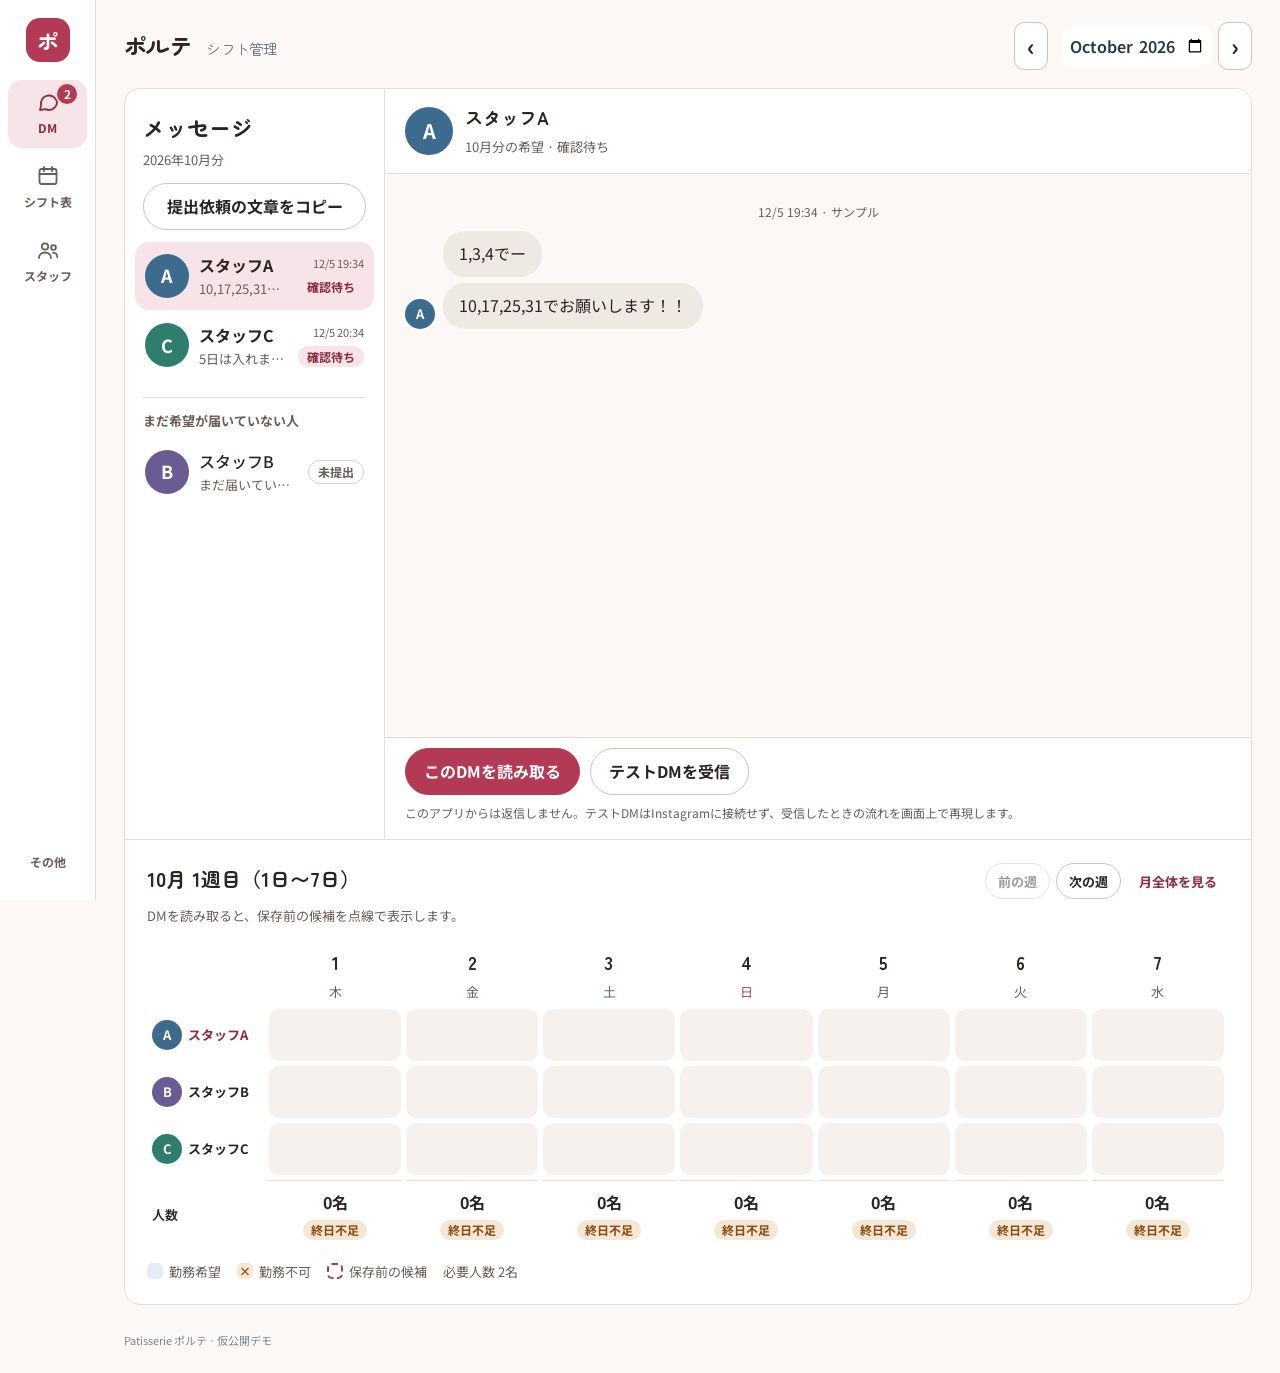
==== commit 3a173462: "不足表示を終日不足と時間帯だけの不足に分けて表示 Co-Authored-By: Claude Opus 5.5 <noreply@anthropic.com>" ====
--- a/index.html
+++ b/index.html
@@ -10,7 +10,7 @@
   <link rel="preconnect" href="https://fonts.gstatic.com" crossorigin>
   <link rel="stylesheet" href="https://fonts.googleapis.com/css2?family=Noto+Sans+JP:wght@400;500;700&family=Zen+Maru+Gothic:wght@500;700&display=swap">
   <link rel="stylesheet" href="style.css?v=4feda00f53eb">
-  <link rel="stylesheet" href="monthly.css?v=80ede9931cb7">
+  <link rel="stylesheet" href="monthly.css?v=1c7b6b9a9ed2">
 </head>
 <body>
   <header>
@@ -26,6 +26,6 @@
   <p id="message" role="status" aria-live="polite"></p>
   <dialog id="modal" aria-labelledby="dialog-title"><div id="dialog-content"></div></dialog>
   <footer>Patisserie ポルテ · 仮公開デモ</footer>
-  <script type="module" src="monthly-app.js?v=6f25d65c89f4"></script>
+  <script type="module" src="monthly-app.js?v=07ae9a65d904"></script>
 </body>
 </html>
--- a/monthly.css
+++ b/monthly.css
@@ -431,3 +431,13 @@
   .app-navigation nav button { justify-content: center; }
   .app-navigation nav svg { display: none; }
 }
+
+/* Shortage levels: full day (strong) vs. only some hours (light, may be acceptable). */
+.shortage-cell small, .coverage-day-button small { display: block; font-size: 10px; font-weight: 500; line-height: 1.3; white-space: nowrap; overflow: hidden; text-overflow: ellipsis; }
+.shortage-cell.is-full, .legend-chip.is-full, .dm-short.is-full { background: var(--off-bg); color: var(--off-ink); }
+.shortage-cell.is-partial, .legend-chip.is-partial, .dm-short.is-partial { background: #FBF5DF; color: #6E5A1A; box-shadow: inset 0 0 0 1px #EBDDA8; }
+.coverage-day-button.is-full { background: var(--off-bg); border-color: #E5CBA9; color: var(--off-ink); }
+.coverage-day-button.is-partial { background: #FBF5DF; border-color: #EBDDA8; color: #6E5A1A; }
+.legend-chip { display: inline-block; padding: 0 6px; border-radius: 6px; font-size: 11px; font-weight: 700; margin-right: 3px; }
+.dm-short { white-space: nowrap; }
+.dm-short.is-partial { font-weight: 500; }
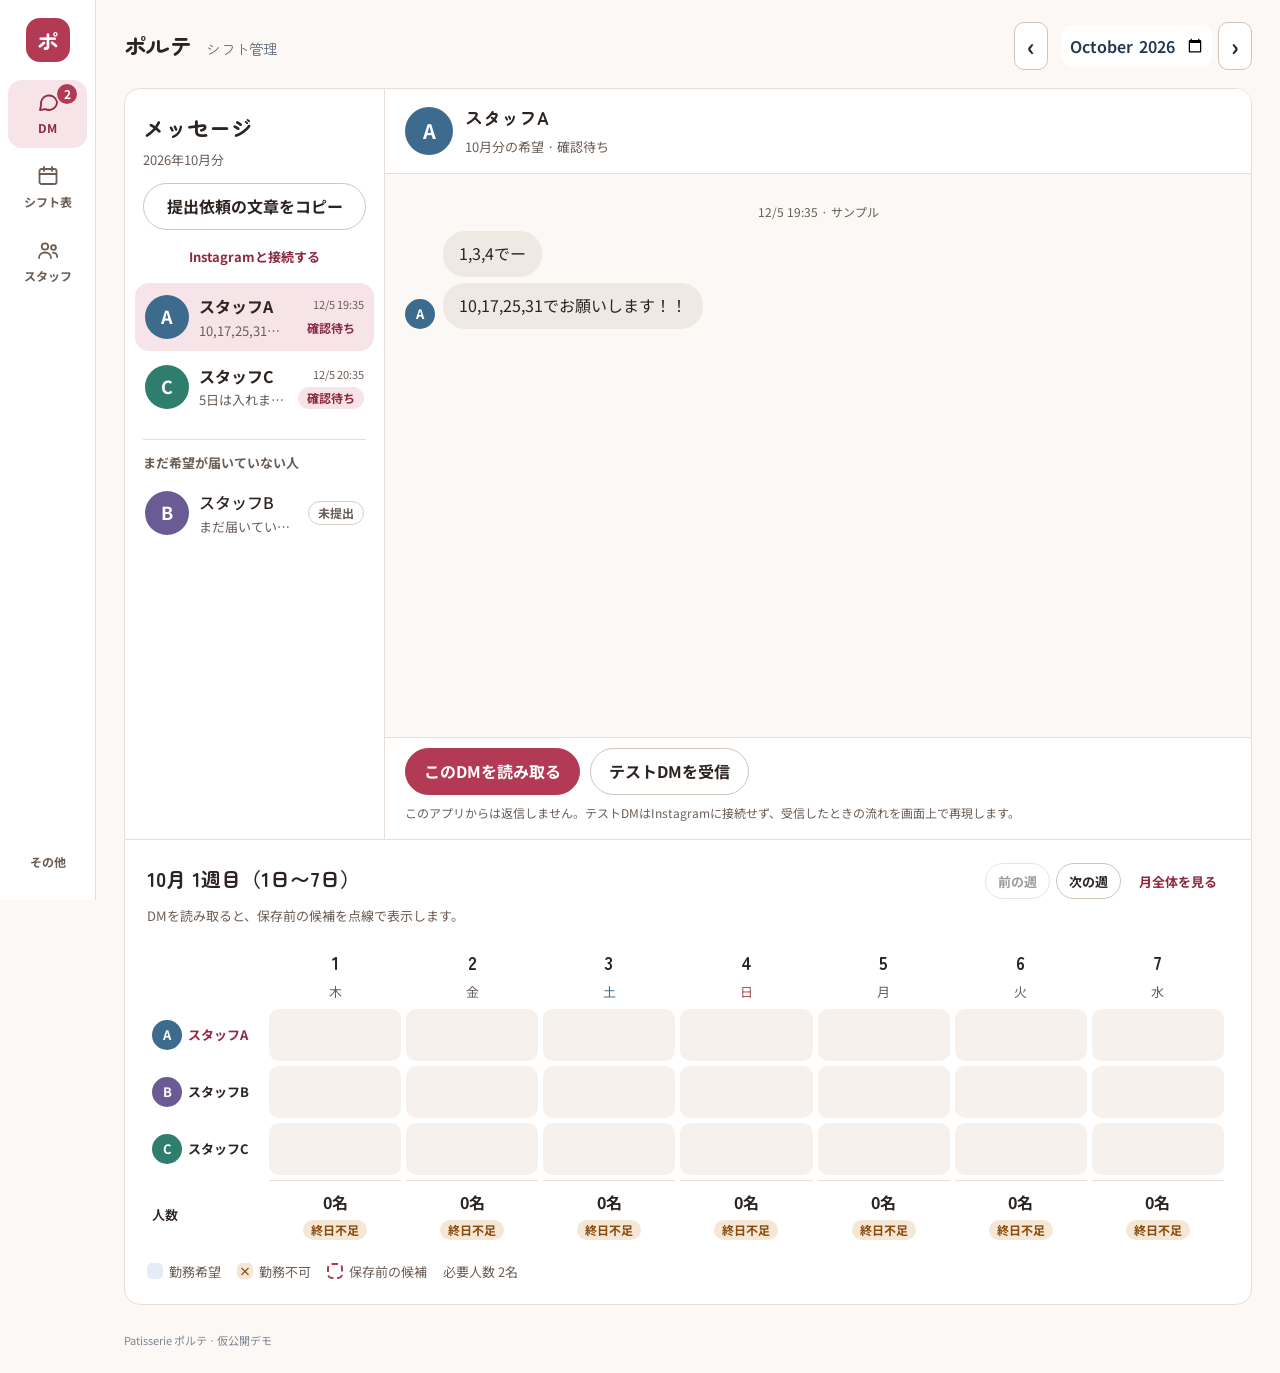
==== commit 1a36ce51: "Instagram連携・スタッフ情報の読み取り・プライバシーポリシーを公開版へ反映 Co-Authored-By: Claude Opus 5.5 <noreply@anthropic.com>" ====
--- a/index.html
+++ b/index.html
@@ -10,7 +10,7 @@
   <link rel="preconnect" href="https://fonts.gstatic.com" crossorigin>
   <link rel="stylesheet" href="https://fonts.googleapis.com/css2?family=Noto+Sans+JP:wght@400;500;700&family=Zen+Maru+Gothic:wght@500;700&display=swap">
   <link rel="stylesheet" href="style.css?v=4feda00f53eb">
-  <link rel="stylesheet" href="monthly.css?v=1c7b6b9a9ed2">
+  <link rel="stylesheet" href="monthly.css?v=4279728296a3">
 </head>
 <body>
   <header>
@@ -21,11 +21,11 @@
     <button data-view="dm"><svg viewBox="0 0 24 24" aria-hidden="true"><path d="M21 12a8 8 0 0 1-11.6 7.1L4 20l1-4.6A8 8 0 1 1 21 12z"/></svg><span>DM</span><span id="dm-badge" class="nav-badge" hidden></span></button>
     <button data-view="month"><svg viewBox="0 0 24 24" aria-hidden="true"><rect x="3.5" y="5" width="17" height="15" rx="2"/><path d="M3.5 10h17M8 3v4M16 3v4"/></svg><span>シフト表</span></button>
     <button data-view="staff"><svg viewBox="0 0 24 24" aria-hidden="true"><circle cx="9" cy="8.5" r="3.2"/><path d="M3 20c0-3.3 2.7-5.5 6-5.5s6 2.2 6 5.5"/><circle cx="17.5" cy="9.5" r="2.4"/><path d="M17 14.6c2.4.2 4.2 1.9 4.2 4.4"/></svg><span>スタッフ</span></button>
-  </nav><details class="app-menu"><summary>その他</summary><div><button data-view="intake">文章から入力</button><button data-view="excel">Excel入出力</button><button data-view="history">変更履歴</button><details class="demo-details"><summary>このデモについて</summary><p id="usage-note">勤務希望の下書き · このブラウザに保存</p><p id="demo-description">対応する文章は規則で、それ以外はこのPCのQwenで読み取ります。入力は他の端末と共有されません。確定シフトではありません。</p></details></div></details></div>
+  </nav><details class="app-menu"><summary>その他</summary><div><button data-view="intake">文章から入力</button><button data-view="excel">Excel入出力</button><button data-view="history">変更履歴</button><button data-view="instagram">Instagram連携</button><details class="demo-details"><summary>このデモについて</summary><p id="usage-note">勤務希望の下書き · このブラウザに保存</p><p id="demo-description">対応する文章は規則で、それ以外はこのPCのQwenで読み取ります。入力は他の端末と共有されません。確定シフトではありません。</p></details></div></details></div>
   <main id="content"></main>
   <p id="message" role="status" aria-live="polite"></p>
   <dialog id="modal" aria-labelledby="dialog-title"><div id="dialog-content"></div></dialog>
   <footer>Patisserie ポルテ · 仮公開デモ</footer>
-  <script type="module" src="monthly-app.js?v=07ae9a65d904"></script>
+  <script type="module" src="monthly-app.js?v=9ec85c372dc8"></script>
 </body>
 </html>
--- a/monthly.css
+++ b/monthly.css
@@ -441,3 +441,28 @@
 .legend-chip { display: inline-block; padding: 0 6px; border-radius: 6px; font-size: 11px; font-weight: 700; margin-right: 3px; }
 .dm-short { white-space: nowrap; }
 .dm-short.is-partial { font-weight: 500; }
+
+/* Instagram connection */
+.dm-unlinked { margin: 4px 8px 0; padding: 12px; border: 1px dashed var(--berry); border-radius: 14px; background: var(--berry-soft); }
+.dm-unlinked h3 { margin: 0 0 8px; font-size: 13px; color: var(--berry-ink); }
+.dm-unlinked h3 span { font-weight: 400; }
+.dm-unlinked-item { padding: 8px 0; border-top: 1px solid #EBCBD3; }
+.dm-unlinked-item p { margin: 0; font-size: 14px; overflow-wrap: anywhere; }
+.dm-unlinked-item label { display: flex; flex-direction: column; gap: 4px; margin-top: 6px; font-size: 12px; color: var(--ink-soft); }
+.dm-unlinked > .muted { margin: 6px 0 0; font-size: 11px; }
+.instagram-view { max-width: 760px; margin: 0 auto 18px; }
+.ig-form { display: flex; flex-direction: column; gap: 14px; margin: 16px 0; }
+.ig-form label { display: flex; flex-direction: column; gap: 6px; font-size: 14px; }
+.ig-form input { padding: 10px; border: 1px solid var(--line-strong); }
+#ig-status:empty { display: none; }
+.ig-links { list-style: none; padding: 0; }
+.ig-links li { display: flex; align-items: center; gap: 12px; padding: 10px 0; border-bottom: 1px solid var(--line); }
+.ig-links small { margin-right: auto; }
+
+/* Staff basic conditions found in a DM */
+.dm-profile { margin-top: 14px; padding-top: 12px; border-top: 1px solid var(--line); }
+.dm-profile h4 { margin: 0 0 6px; font-size: 14px; color: var(--berry-ink); }
+.dm-profile-row { display: flex; align-items: center; gap: 10px; padding: 8px 10px; border: 1px solid var(--line-strong); border-radius: 12px; margin-bottom: 6px; }
+.dm-profile-label { flex: 0 0 64px; font-size: 13px; font-weight: 700; }
+.dm-profile-change { font-size: 14px; overflow-wrap: anywhere; }
+.dm-profile > .muted { margin: 6px 0 0; font-size: 12px; }
